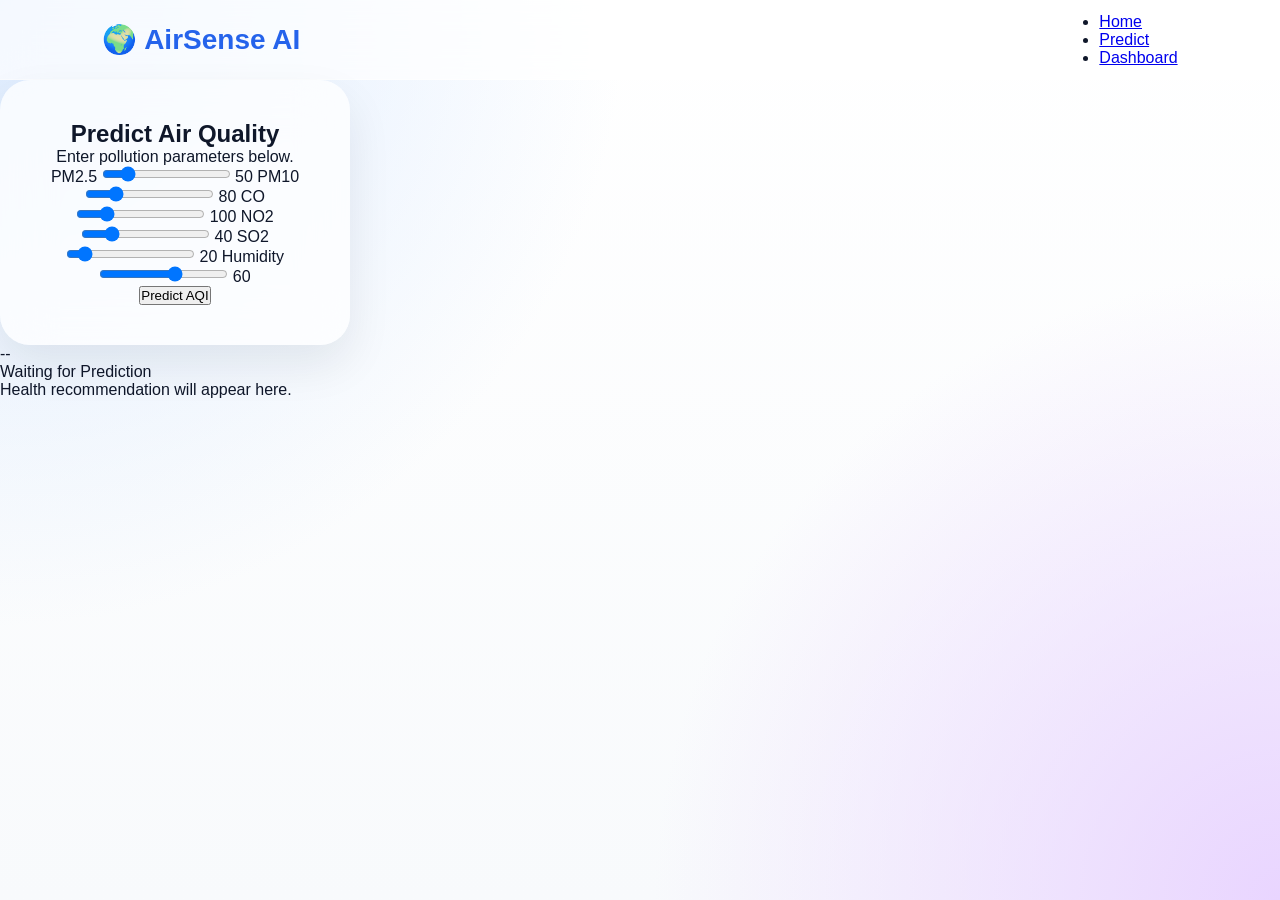
==== frontend/predict.html @ b90460b5 "Milestone 2.1: Prediction page HTML layout" ====
<!DOCTYPE html>
<html lang="en">

<head>

<meta charset="UTF-8">

<meta name="viewport"
content="width=device-width, initial-scale=1.0">

<title>Predict AQI | AirSense AI</title>

<link rel="stylesheet"
href="assets/css/style.css">

</head>

<body>

<!-- Navbar -->

<nav class="navbar">

<div class="logo">

🌍 AirSense AI

</div>

<ul>

<li><a href="index.html">Home</a></li>

<li><a href="predict.html">Predict</a></li>

<li><a href="dashboard.html">Dashboard</a></li>

</ul>

</nav>

<!-- Hero -->

<section class="prediction-page">

<div class="glass-card">

<h1>

Predict Air Quality

</h1>

<p>

Enter pollution parameters below.

</p>

<!-- Sliders -->

<div id="prediction-form">

    <label>PM2.5</label>

<input
type="range"
min="0"
max="300"
value="50"
id="pm25">

<span id="pm25Value">50</span>

<label>PM10</label>

<input
type="range"
min="0"
max="400"
value="80"
id="pm10">

<span id="pm10Value">80</span>

<label>CO</label>

<input
type="range"
min="0"
max="500"
value="100"
id="co">

<span id="coValue">100</span>

<label>NO2</label>

<input
type="range"
min="0"
max="200"
value="40"
id="no2">

<span id="no2Value">40</span>

<label>SO2</label>

<input
type="range"
min="0"
max="200"
value="20"
id="so2">

<span id="so2Value">20</span>

<label>Humidity</label>

<input
type="range"
min="0"
max="100"
value="60"
id="humidity">

<span id="humidityValue">60</span>

</div>

<button id="predictBtn">

Predict AQI

</button>

</div>

<div class="result-card">

<div class="aqi-number">

--

</div>

<div class="aqi-status">

Waiting for Prediction

</div>

<div class="aqi-meter">

<div class="meter-fill"></div>

</div>

<div class="health-card">

Health recommendation will appear here.

</div>

</div>

</section>

<script src="assets/js/predict.js"></script>

</body>

</html>
---- frontend/assets/css/style.css ----
/* ===========================
   AirSense AI Design System
=========================== */

:root{

    --primary:#2563EB;
    --secondary:#7C3AED;
    --accent:#06B6D4;

    --background:#F8FAFC;
    --surface:#FFFFFF;

    --text:#0F172A;
    --text-light:#64748B;

    --success:#10B981;
    --warning:#F59E0B;
    --danger:#EF4444;

    --radius:20px;

    --shadow:
        0 20px 45px rgba(15,23,42,.08);

}

/* Reset */

*{
    margin:0;
    padding:0;
    box-sizing:border-box;
}

body{

    font-family:'Inter',sans-serif;

    background:var(--background);

    color:var(--text);

    overflow-x:hidden;

}

/* Background Gradient */

body::before{

    content:"";

    position:fixed;

    inset:0;

    z-index:-2;

    background:
    radial-gradient(circle at top left,#DBEAFE 0%,transparent 40%),
    radial-gradient(circle at bottom right,#E9D5FF 0%,transparent 40%),
    linear-gradient(#ffffff,#F8FAFC);

}

/* Navbar */

.navbar{

    width:100%;

    height:80px;

    padding:0 8%;

    display:flex;

    justify-content:space-between;

    align-items:center;

    position:sticky;

    top:0;

    background:rgba(255,255,255,.70);

    backdrop-filter:blur(18px);

    border-bottom:1px solid rgba(255,255,255,.4);

}

.logo{

    font-size:28px;

    font-weight:800;

    color:var(--primary);

}

.nav-links{

    display:flex;

    list-style:none;

    gap:35px;

}

.nav-links a{

    text-decoration:none;

    color:var(--text);

    font-weight:600;

    transition:.3s;

}

.nav-links a:hover{

    color:var(--primary);

}

.hero{

    min-height:90vh;

    display:flex;

    align-items:center;

    justify-content:space-between;

    padding:0 8%;

}

.hero-left{

    width:55%;

}

.badge{

    display:inline-block;

    padding:12px 24px;

    border-radius:999px;

    background:#E0F2FE;

    color:var(--primary);

    font-weight:700;

    margin-bottom:25px;

}

.hero h1{

    font-size:64px;

    line-height:1.1;

    margin-bottom:25px;

}

.hero p{

    color:var(--text-light);

    font-size:20px;

    line-height:1.8;

    margin-bottom:40px;

}

.hero-buttons{

    display:flex;

    gap:20px;

}

.btn-primary{

    background:linear-gradient(
        135deg,
        var(--primary),
        var(--secondary)
    );

    color:white;

    text-decoration:none;

    padding:16px 32px;

    border-radius:16px;

    font-weight:700;

    box-shadow:var(--shadow);

    transition:.3s;

}

.btn-primary:hover{

    transform:translateY(-3px);

}

.btn-secondary{

    text-decoration:none;

    color:var(--text);

    background:white;

    padding:16px 32px;

    border-radius:16px;

    box-shadow:var(--shadow);

}

.hero-right{

    width:40%;

    display:flex;

    justify-content:center;

}

.glass-card{

    width:350px;

    padding:40px;

    border-radius:30px;

    background:rgba(255,255,255,.75);

    backdrop-filter:blur(25px);

    box-shadow:var(--shadow);

    text-align:center;

}

.earth-icon{

    font-size:100px;

    color:var(--primary);

    margin-bottom:25px;

    animation:float 4s ease-in-out infinite;

}

@keyframes float{

    0%{

        transform:translateY(0px);

    }

    50%{

        transform:translateY(-15px);

    }

    100%{

        transform:translateY(0px);

    }

}

@media(max-width:992px){

.hero{

    flex-direction:column;

    text-align:center;

    padding:80px 8%;

}

.hero-left,
.hero-right{

    width:100%;

}

.hero h1{

    font-size:42px;

}

.hero-buttons{

    justify-content:center;

    flex-wrap:wrap;

}

.nav-links{

    display:none;

}

}


/* ===========================
   Statistics
=========================== */

.stats{

display:grid;

grid-template-columns:repeat(4,1fr);

gap:25px;

padding:80px 8%;

}

.stat-card{

background:white;

padding:40px;

border-radius:24px;

box-shadow:var(--shadow);

text-align:center;

transition:.4s;

}

.stat-card:hover{

transform:translateY(-8px);

}

.stat-card h2{

font-size:42px;

color:var(--primary);

margin-bottom:15px;

}

/* ===========================
   Features
=========================== */

.features{

padding:90px 8%;

}

.section-title{

font-size:48px;

text-align:center;

margin-bottom:60px;

}

.feature-grid{

display:grid;

grid-template-columns:repeat(3,1fr);

gap:35px;

}

.feature-card{

background:white;

padding:45px;

border-radius:24px;

box-shadow:var(--shadow);

text-align:center;

transition:.35s;

}

.feature-card:hover{

transform:translateY(-10px);

}

.feature-card i{

font-size:60px;

margin-bottom:25px;

color:var(--primary);

}

.feature-card h3{

margin-bottom:20px;

}
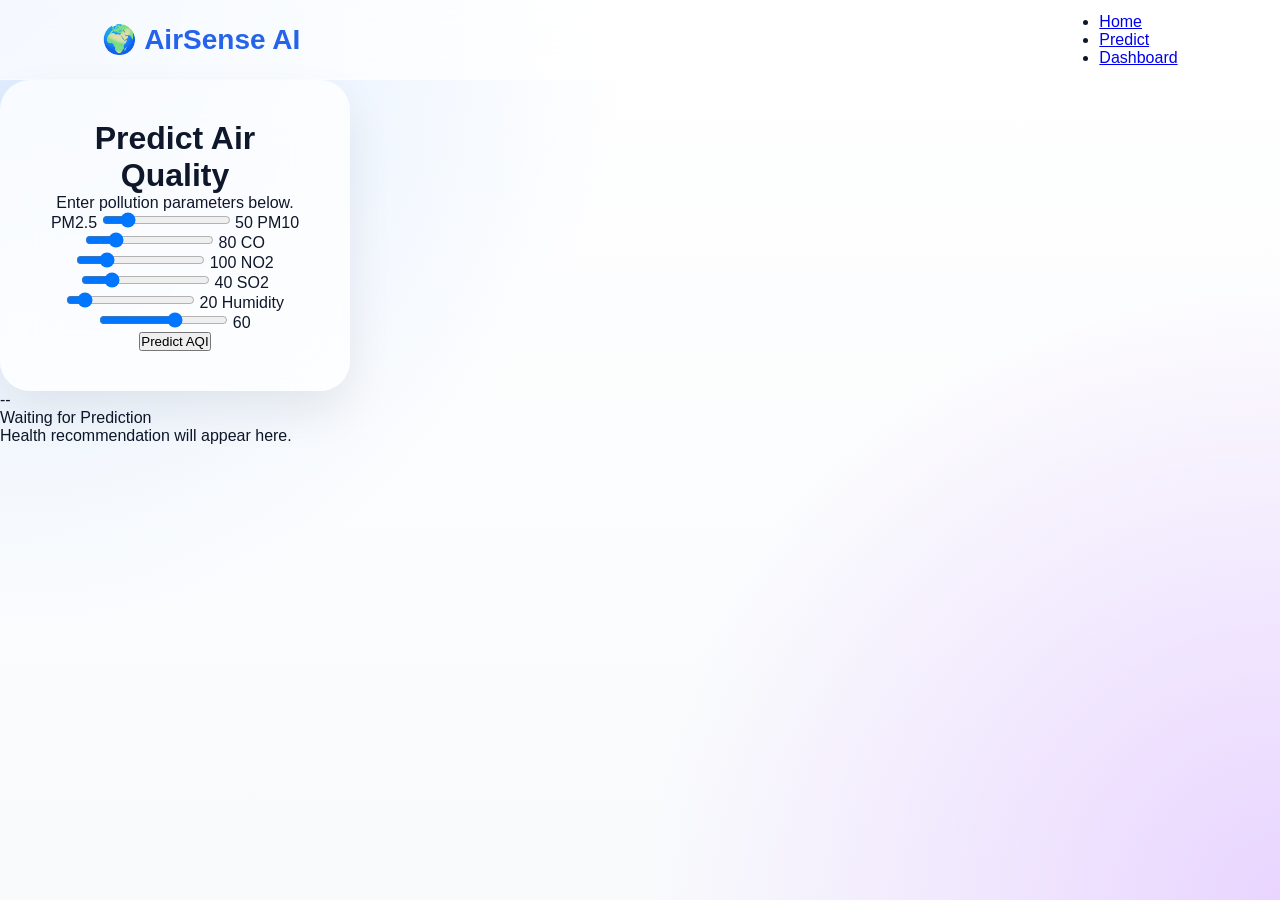
==== commit d1d36c5e: "Milestone 2.2: Redesigned prediction page layout" ====
--- a/frontend/predict.html
+++ b/frontend/predict.html
@@ -10,8 +10,9 @@
 
 <title>Predict AQI | AirSense AI</title>
 
-<link rel="stylesheet"
-href="assets/css/style.css">
+<link rel="stylesheet" href="assets/css/style.css">
+<link rel="stylesheet" href="assets/css/predict.css">
+<link rel="stylesheet" href="assets/css/responsive.css">
 
 </head>
 
@@ -41,7 +42,21 @@
 
 <!-- Hero -->
 
-<section class="prediction-page">
+<section class="prediction-container">
+
+<div class="left-panel">
+
+<!-- Prediction Form -->
+
+</div>
+
+<div class="right-panel">
+
+<!-- Result Card -->
+
+</div>
+
+</section>
 
 <div class="glass-card">
 
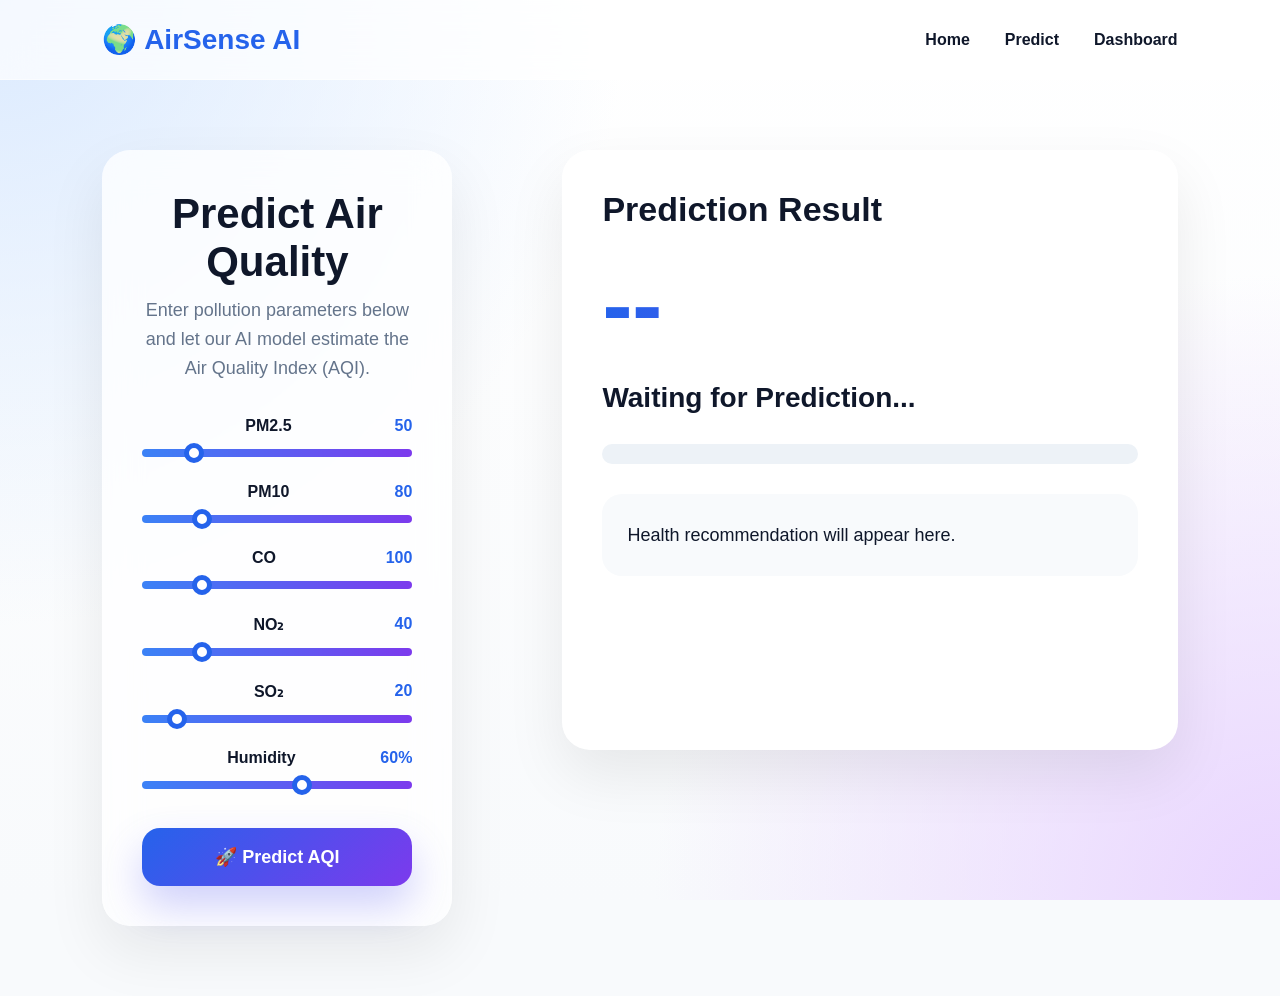
==== commit 8e032b0e: "feat: redesign prediction page with premium glass UI" ====
--- a/frontend/predict.html
+++ b/frontend/predict.html
@@ -3,186 +3,223 @@
 
 <head>
 
-<meta charset="UTF-8">
-
-<meta name="viewport"
-content="width=device-width, initial-scale=1.0">
-
-<title>Predict AQI | AirSense AI</title>
-
-<link rel="stylesheet" href="assets/css/style.css">
-<link rel="stylesheet" href="assets/css/predict.css">
-<link rel="stylesheet" href="assets/css/responsive.css">
+    <meta charset="UTF-8">
+    <meta name="viewport" content="width=device-width, initial-scale=1.0">
+
+    <title>Predict AQI | AirSense AI</title>
+
+    <!-- CSS -->
+    <link rel="stylesheet" href="assets/css/style.css">
+    <link rel="stylesheet" href="assets/css/predict.css">
+    <link rel="stylesheet" href="assets/css/responsive.css">
 
 </head>
 
 <body>
 
-<!-- Navbar -->
-
-<nav class="navbar">
-
-<div class="logo">
-
-🌍 AirSense AI
-
-</div>
-
-<ul>
-
-<li><a href="index.html">Home</a></li>
-
-<li><a href="predict.html">Predict</a></li>
-
-<li><a href="dashboard.html">Dashboard</a></li>
-
-</ul>
-
-</nav>
-
-<!-- Hero -->
-
-<section class="prediction-container">
-
-<div class="left-panel">
-
-<!-- Prediction Form -->
-
-</div>
-
-<div class="right-panel">
-
-<!-- Result Card -->
-
-</div>
-
-</section>
-
-<div class="glass-card">
-
-<h1>
-
-Predict Air Quality
-
-</h1>
-
-<p>
-
-Enter pollution parameters below.
-
-</p>
-
-<!-- Sliders -->
-
-<div id="prediction-form">
-
-    <label>PM2.5</label>
-
-<input
-type="range"
-min="0"
-max="300"
-value="50"
-id="pm25">
-
-<span id="pm25Value">50</span>
-
-<label>PM10</label>
-
-<input
-type="range"
-min="0"
-max="400"
-value="80"
-id="pm10">
-
-<span id="pm10Value">80</span>
-
-<label>CO</label>
-
-<input
-type="range"
-min="0"
-max="500"
-value="100"
-id="co">
-
-<span id="coValue">100</span>
-
-<label>NO2</label>
-
-<input
-type="range"
-min="0"
-max="200"
-value="40"
-id="no2">
-
-<span id="no2Value">40</span>
-
-<label>SO2</label>
-
-<input
-type="range"
-min="0"
-max="200"
-value="20"
-id="so2">
-
-<span id="so2Value">20</span>
-
-<label>Humidity</label>
-
-<input
-type="range"
-min="0"
-max="100"
-value="60"
-id="humidity">
-
-<span id="humidityValue">60</span>
-
-</div>
-
-<button id="predictBtn">
-
-Predict AQI
-
-</button>
-
-</div>
-
-<div class="result-card">
-
-<div class="aqi-number">
-
---
-
-</div>
-
-<div class="aqi-status">
-
-Waiting for Prediction
-
-</div>
-
-<div class="aqi-meter">
-
-<div class="meter-fill"></div>
-
-</div>
-
-<div class="health-card">
-
-Health recommendation will appear here.
-
-</div>
-
-</div>
-
-</section>
-
-<script src="assets/js/predict.js"></script>
+    <!-- ========================= -->
+    <!-- Navbar -->
+    <!-- ========================= -->
+
+    <nav class="navbar">
+
+        <div class="logo">
+            🌍 AirSense AI
+        </div>
+
+        <ul class="nav-links">
+
+            <li><a href="index.html">Home</a></li>
+
+            <li><a href="predict.html" class="active">Predict</a></li>
+
+            <li><a href="dashboard.html">Dashboard</a></li>
+
+        </ul>
+
+    </nav>
+
+
+
+    <!-- ========================= -->
+    <!-- Prediction Section -->
+    <!-- ========================= -->
+
+    <section class="prediction-container">
+
+        <!-- ================= LEFT PANEL ================= -->
+
+        <div class="left-panel">
+
+            <div class="glass-card">
+
+                <h1>Predict Air Quality</h1>
+
+                <p>
+                    Enter pollution parameters below and let our AI model
+                    estimate the Air Quality Index (AQI).
+                </p>
+
+                <div id="prediction-form">
+
+                    <!-- PM2.5 -->
+
+                    <label for="pm25">
+                        PM2.5
+                        <span
+id="pm25Value"
+class="slider-value">
+
+50
+
+</span>
+                    </label>
+
+                    <input
+                        type="range"
+                        id="pm25"
+                        min="0"
+                        max="300"
+                        value="50">
+
+                    <!-- PM10 -->
+
+                    <label for="pm10">
+                        PM10
+                        <span id="pm10Value"
+                        class="slider-value">
+                        80</span>
+                    </label>
+
+                    <input
+                        type="range"
+                        id="pm10"
+                        min="0"
+                        max="400"
+                        value="80">
+
+                    <!-- CO -->
+
+                    <label for="co">
+                        CO
+                        <span id="coValue"
+                        class="slider-value">
+                        100</span>
+                    </label>
+
+                    <input
+                        type="range"
+                        id="co"
+                        min="0"
+                        max="500"
+                        value="100">
+
+                    <!-- NO2 -->
+
+                    <label for="no2">
+                        NO₂
+                        <span id="no2Value"
+                        class="slider-value">
+                        40</span>
+                    </label>
+
+                    <input
+                        type="range"
+                        id="no2"
+                        min="0"
+                        max="200"
+                        value="40">
+
+                    <!-- SO2 -->
+
+                    <label for="so2">
+                        SO₂
+                        <span id="so2Value"
+                        class="slider-value">
+                        20</span>
+                    </label>
+
+                    <input
+                        type="range"
+                        id="so2"
+                        min="0"
+                        max="200"
+                        value="20">
+
+                    <!-- Humidity -->
+
+                    <label for="humidity">
+                        Humidity
+                        <span id="humidityValue"
+                        class="slider-value">
+                        60%
+                        </span>
+                    </label>
+
+                    <input
+                        type="range"
+                        id="humidity"
+                        min="0"
+                        max="100"
+                        value="60">
+
+                </div>
+
+                <button id="predictBtn">
+
+                    🚀 Predict AQI
+
+                </button>
+
+            </div>
+
+        </div>
+
+
+
+        <!-- ================= RIGHT PANEL ================= -->
+
+        <div class="right-panel">
+
+            <div class="result-card">
+
+                <h2>Prediction Result</h2>
+
+                <div class="aqi-number">
+
+                    --
+
+                </div>
+
+                <div class="aqi-status">
+
+                    Waiting for Prediction...
+
+                </div>
+
+                <div class="aqi-meter">
+
+                    <div class="meter-fill"></div>
+
+                </div>
+
+                <div class="health-card">
+
+                    Health recommendation will appear here.
+
+                </div>
+
+            </div>
+
+        </div>
+
+    </section>
+
+
+
+    <!-- JavaScript -->
+
+    <script src="assets/js/predict.js"></script>
 
 </body>
 
--- a/frontend/assets/css/predict.css
+++ b/frontend/assets/css/predict.css
@@ -0,0 +1,266 @@
+/* ===========================
+   Prediction Page
+=========================== */
+
+.prediction-container{
+
+display:grid;
+grid-template-columns:420px 1fr;
+gap:40px;
+
+padding:70px 8%;
+
+align-items:start;
+
+}
+
+/* LEFT CARD */
+
+.glass-card{
+
+background:rgba(255,255,255,.75);
+
+backdrop-filter:blur(18px);
+
+border-radius:28px;
+
+padding:40px;
+
+box-shadow:
+
+0 25px 60px rgba(0,0,0,.08);
+
+}
+
+/* RIGHT CARD */
+
+.result-card{
+
+background:white;
+
+border-radius:28px;
+
+padding:40px;
+
+box-shadow:
+
+0 25px 60px rgba(0,0,0,.08);
+
+min-height:600px;
+
+}
+
+/* HEADINGS */
+
+.glass-card h1{
+
+font-size:42px;
+
+font-weight:800;
+
+margin-bottom:10px;
+
+}
+
+.glass-card p{
+
+font-size:18px;
+
+color:#64748b;
+
+margin-bottom:35px;
+
+line-height:1.6;
+
+}
+
+/* LABEL */
+
+#prediction-form label{
+
+display:block;
+
+font-weight:700;
+
+margin-top:22px;
+
+margin-bottom:8px;
+
+}
+
+/* RANGE */
+
+#prediction-form input[type=range]{
+
+width:100%;
+
+height:8px;
+
+border-radius:20px;
+
+appearance:none;
+
+background:linear-gradient(
+90deg,
+#3b82f6,
+#7c3aed);
+
+outline:none;
+
+}
+
+/* Slider Thumb */
+
+#prediction-form input[type=range]::-webkit-slider-thumb{
+
+appearance:none;
+
+width:20px;
+
+height:20px;
+
+background:white;
+
+border:5px solid #2563eb;
+
+border-radius:50%;
+
+cursor:pointer;
+
+}
+
+/* VALUE */
+
+.slider-value{
+
+font-weight:700;
+
+color:#2563eb;
+
+float:right;
+
+}
+
+/* BUTTON */
+
+#predictBtn{
+
+margin-top:35px;
+
+width:100%;
+
+padding:18px;
+
+font-size:18px;
+
+font-weight:700;
+
+border:none;
+
+border-radius:18px;
+
+cursor:pointer;
+
+background:linear-gradient(
+135deg,
+#2563eb,
+#7c3aed);
+
+color:white;
+
+transition:.35s;
+
+box-shadow:
+
+0 20px 40px rgba(99,102,241,.30);
+
+}
+
+#predictBtn:hover{
+
+transform:translateY(-4px);
+
+}
+
+/* RESULT */
+
+.result-card h2{
+
+font-size:34px;
+
+margin-bottom:20px;
+
+}
+
+.aqi-number{
+
+font-size:90px;
+
+font-weight:900;
+
+background:linear-gradient(
+90deg,
+#2563eb,
+#7c3aed);
+
+-webkit-background-clip:text;
+
+-webkit-text-fill-color:transparent;
+
+margin:25px 0;
+
+}
+
+.aqi-status{
+
+font-size:28px;
+
+font-weight:700;
+
+margin-bottom:25px;
+
+}
+
+.aqi-meter{
+
+height:20px;
+
+background:#edf2f7;
+
+border-radius:50px;
+
+overflow:hidden;
+
+margin:30px 0;
+
+}
+
+.meter-fill{
+
+width:0%;
+
+height:100%;
+
+background:linear-gradient(
+90deg,
+#10b981,
+#f59e0b,
+#ef4444);
+
+transition:1s;
+
+}
+
+.health-card{
+
+background:#f8fafc;
+
+padding:25px;
+
+border-radius:20px;
+
+font-size:18px;
+
+line-height:1.8;
+
+}
